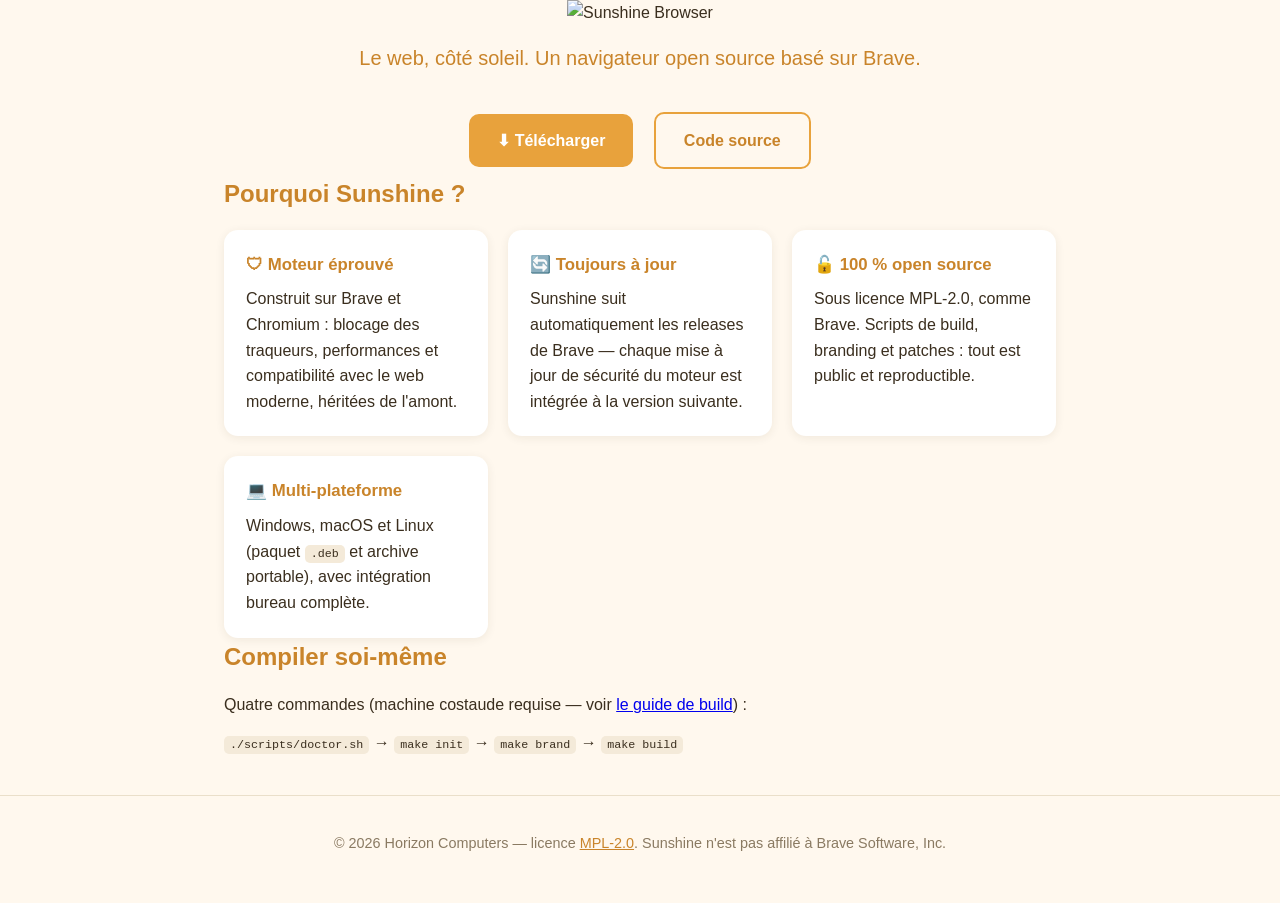
==== site/index.html @ 33d1f6a2 "Packaging Linux (.deb + archive portable), site vitrine et README anglais - scripts/package_linux.sh" ====
<!DOCTYPE html>
<html lang="fr">
<head>
  <meta charset="utf-8">
  <meta name="viewport" content="width=device-width, initial-scale=1">
  <title>Sunshine Browser — navigateur web basé sur Brave</title>
  <meta name="description" content="Sunshine est un navigateur web open source pour Windows, macOS et Linux, basé sur Brave et Chromium.">
  <link rel="icon" type="image/svg+xml" href="logo/sunshine-icon.svg">
  <style>
    :root {
      --orange: #E8A23C;
      --orange-dark: #C9842A;
      --cream: #FFF8EE;
      --ink: #3A2E1E;
    }
    * { margin: 0; padding: 0; box-sizing: border-box; }
    body {
      font-family: "Segoe UI", "Helvetica Neue", Arial, sans-serif;
      color: var(--ink);
      background: var(--cream);
      line-height: 1.6;
    }
    .wrap { max-width: 880px; margin: 0 auto; padding: 0 24px; }
    header { text-align: center; padding: 72px 0 48px; }
    header img { width: min(480px, 90%); }
    header p.tagline { font-size: 1.25rem; margin-top: 16px; color: var(--orange-dark); }
    .cta { margin-top: 32px; }
    .cta a {
      display: inline-block; margin: 6px 8px; padding: 14px 28px;
      border-radius: 10px; text-decoration: none; font-weight: 600;
    }
    .cta a.primary { background: var(--orange); color: #fff; }
    .cta a.primary:hover { background: var(--orange-dark); }
    .cta a.secondary { border: 2px solid var(--orange); color: var(--orange-dark); }
    section { padding: 40px 0; }
    h2 { color: var(--orange-dark); margin-bottom: 16px; }
    .features { display: grid; grid-template-columns: repeat(auto-fit, minmax(240px, 1fr)); gap: 20px; }
    .card {
      background: #fff; border-radius: 14px; padding: 22px;
      box-shadow: 0 2px 10px rgba(58, 46, 30, 0.08);
    }
    .card h3 { color: var(--orange-dark); margin-bottom: 8px; font-size: 1.05rem; }
    code { background: #f4ead9; padding: 2px 6px; border-radius: 5px; font-size: 0.9em; }
    footer {
      text-align: center; padding: 36px 0 48px; font-size: 0.9rem;
      color: #8a7a62; border-top: 1px solid #eadfca; margin-top: 40px;
    }
    footer a { color: var(--orange-dark); }
  </style>
</head>
<body>
  <header class="wrap">
    <img src="logo/sunshine-wordmark.svg" alt="Sunshine Browser">
    <p class="tagline">Le web, côté soleil. Un navigateur open source basé sur Brave.</p>
    <div class="cta">
      <a class="primary" href="https://github.com/Horizon-Computers/Sunshine/releases/latest">⬇ Télécharger</a>
      <a class="secondary" href="https://github.com/Horizon-Computers/Sunshine">Code source</a>
    </div>
  </header>

  <section class="wrap">
    <h2>Pourquoi Sunshine ?</h2>
    <div class="features">
      <div class="card">
        <h3>🛡 Moteur éprouvé</h3>
        <p>Construit sur Brave et Chromium : blocage des traqueurs, performances
        et compatibilité avec le web moderne, héritées de l'amont.</p>
      </div>
      <div class="card">
        <h3>🔄 Toujours à jour</h3>
        <p>Sunshine suit automatiquement les releases de Brave — chaque mise à
        jour de sécurité du moteur est intégrée à la version suivante.</p>
      </div>
      <div class="card">
        <h3>🔓 100 % open source</h3>
        <p>Sous licence MPL-2.0, comme Brave. Scripts de build, branding et
        patches : tout est public et reproductible.</p>
      </div>
      <div class="card">
        <h3>💻 Multi-plateforme</h3>
        <p>Windows, macOS et Linux (paquet <code>.deb</code> et archive
        portable), avec intégration bureau complète.</p>
      </div>
    </div>
  </section>

  <section class="wrap">
    <h2>Compiler soi-même</h2>
    <p>Quatre commandes (machine costaude requise — voir
    <a href="https://github.com/Horizon-Computers/Sunshine/blob/main/docs/BUILD.md">le guide de build</a>) :</p>
    <p style="margin-top:12px"><code>./scripts/doctor.sh</code> →
    <code>make init</code> → <code>make brand</code> → <code>make build</code></p>
  </section>

  <footer>
    <p>© 2026 Horizon Computers — licence <a
    href="https://github.com/Horizon-Computers/Sunshine/blob/main/LICENSE">MPL-2.0</a>.
    Sunshine n'est pas affilié à Brave Software, Inc.</p>
  </footer>
</body>
</html>
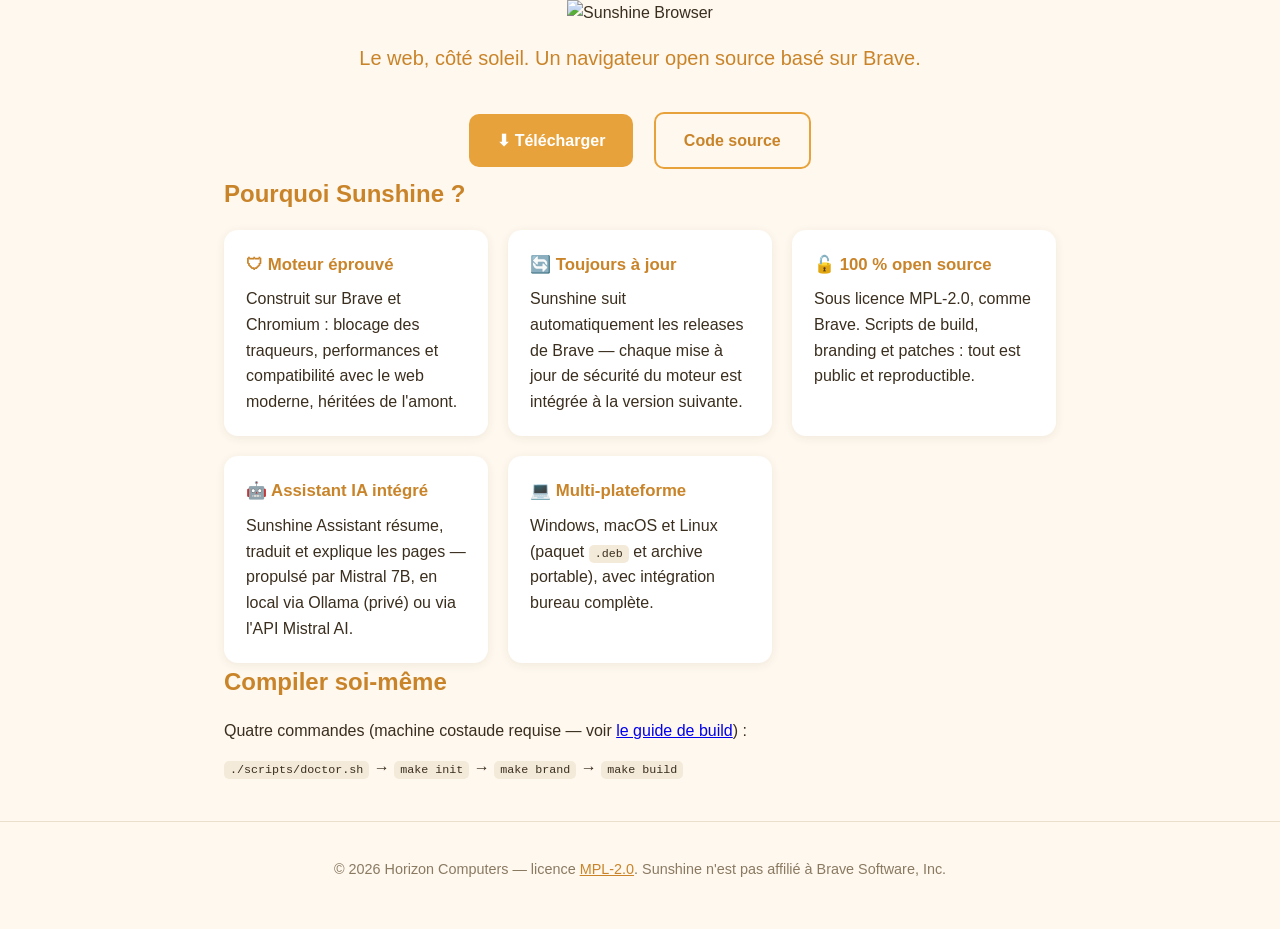
==== commit c771619d: "Assistant : menu contextuel sur la sélection et nouvelle conversation - Clic droit sur du texte séle" ====
--- a/site/index.html
+++ b/site/index.html
@@ -77,6 +77,12 @@
         patches : tout est public et reproductible.</p>
       </div>
       <div class="card">
+        <h3>🤖 Assistant IA intégré</h3>
+        <p>Sunshine Assistant résume, traduit et explique les pages —
+        propulsé par Mistral 7B, en local via Ollama (privé) ou via
+        l'API Mistral AI.</p>
+      </div>
+      <div class="card">
         <h3>💻 Multi-plateforme</h3>
         <p>Windows, macOS et Linux (paquet <code>.deb</code> et archive
         portable), avec intégration bureau complète.</p>
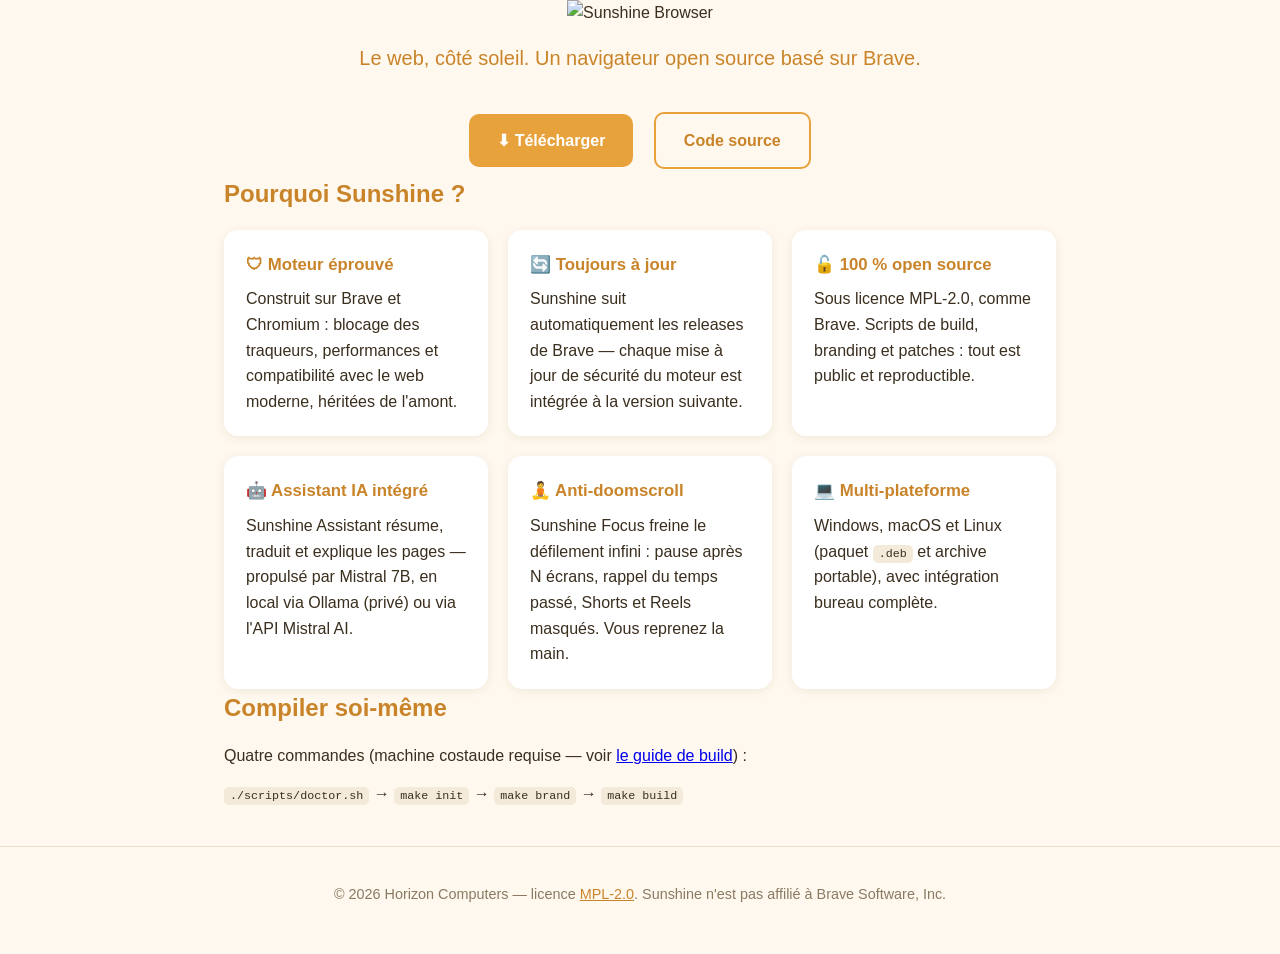
==== commit c04182c8: "Sunshine Focus : anti-défilement infini sur toutes les plateformes Extension intégrée (donc Windows/" ====
--- a/site/index.html
+++ b/site/index.html
@@ -83,6 +83,12 @@
         l'API Mistral AI.</p>
       </div>
       <div class="card">
+        <h3>🧘 Anti-doomscroll</h3>
+        <p>Sunshine Focus freine le défilement infini : pause après N écrans,
+        rappel du temps passé, Shorts et Reels masqués. Vous reprenez la
+        main.</p>
+      </div>
+      <div class="card">
         <h3>💻 Multi-plateforme</h3>
         <p>Windows, macOS et Linux (paquet <code>.deb</code> et archive
         portable), avec intégration bureau complète.</p>
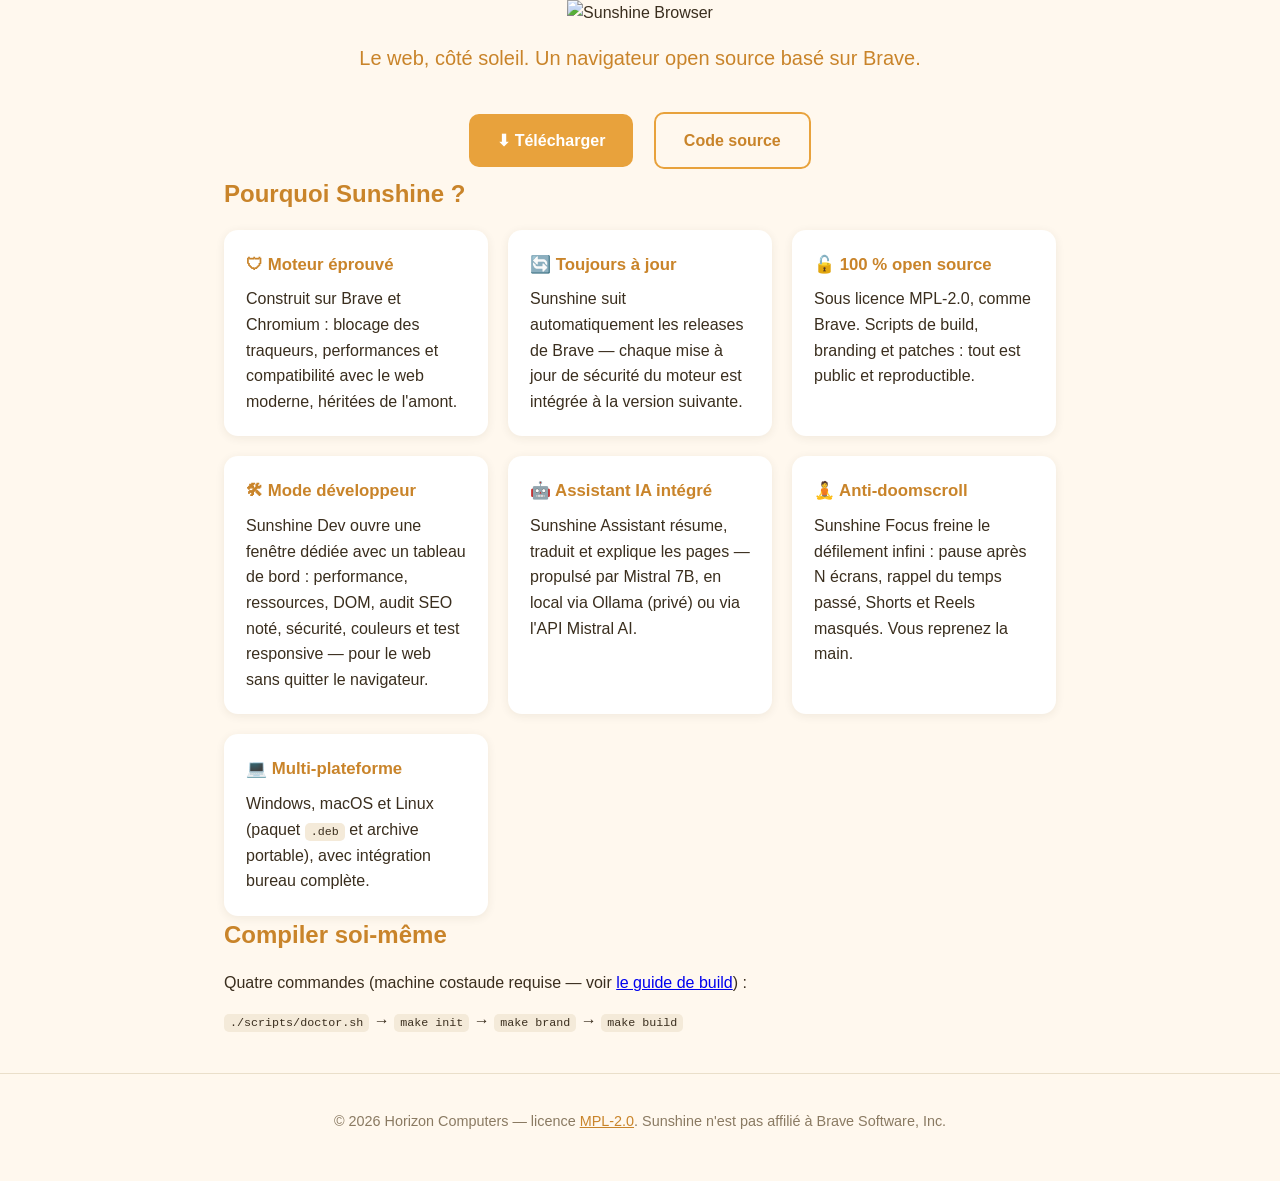
==== commit 03248b3b: "Sunshine Dev : mode développeur en fenêtre dédiée (+ bump 1.1.0) 5e extension intégrée. Un clic ouvr" ====
--- a/site/index.html
+++ b/site/index.html
@@ -77,6 +77,12 @@
         patches : tout est public et reproductible.</p>
       </div>
       <div class="card">
+        <h3>🛠 Mode développeur</h3>
+        <p>Sunshine Dev ouvre une fenêtre dédiée avec un tableau de bord :
+        performance, ressources, DOM, audit SEO noté, sécurité, couleurs et
+        test responsive — pour le web sans quitter le navigateur.</p>
+      </div>
+      <div class="card">
         <h3>🤖 Assistant IA intégré</h3>
         <p>Sunshine Assistant résume, traduit et explique les pages —
         propulsé par Mistral 7B, en local via Ollama (privé) ou via
